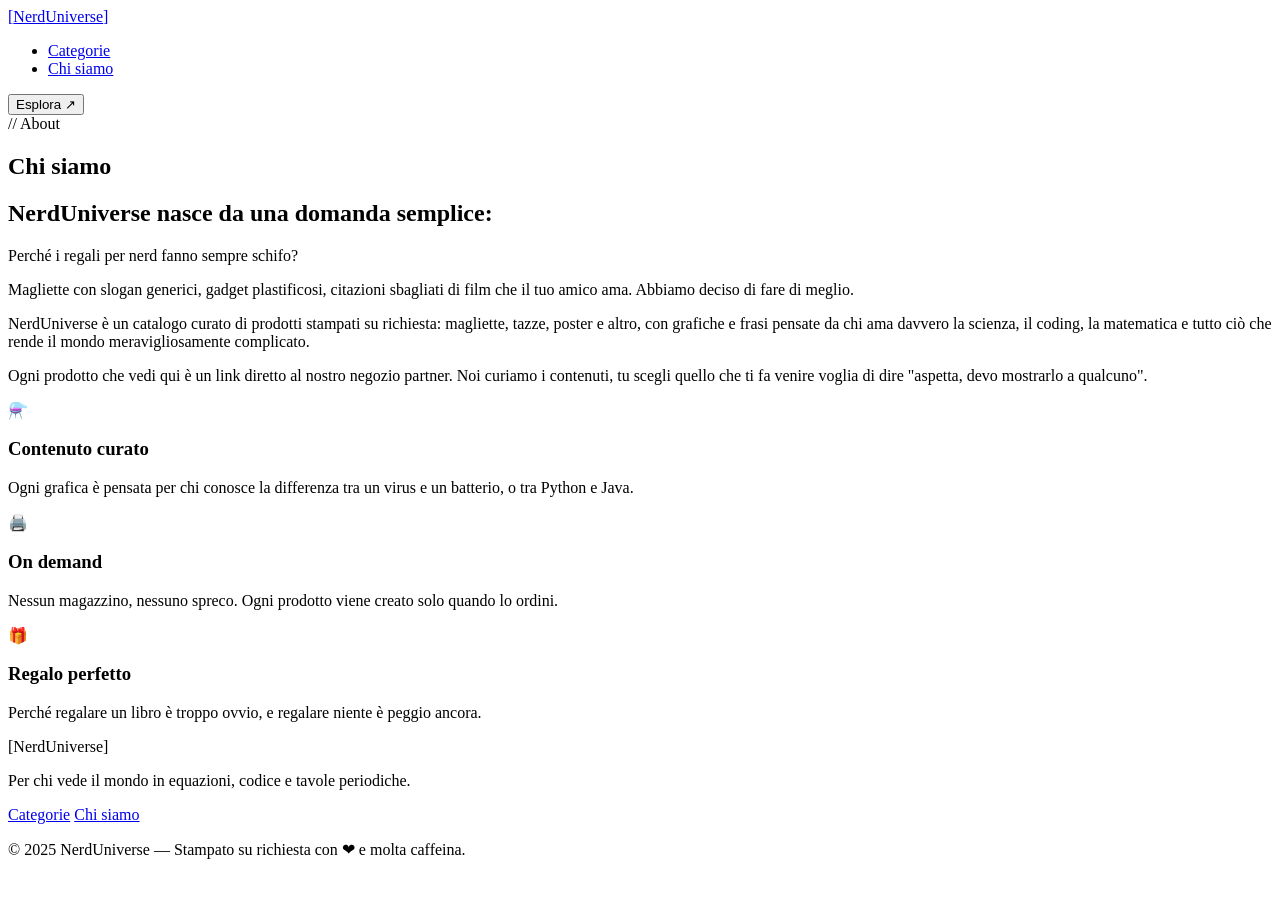
==== about.html @ c5d5b6c4 "Add files via upload" ====
<!DOCTYPE html>
<html lang="it">
<head>
  <meta charset="UTF-8">
  <meta name="viewport" content="width=device-width, initial-scale=1.0">
  <title>Chi siamo — NerdUniverse</title>
  <link rel="stylesheet" href="css/style.css">
  <link rel="stylesheet" href="css/animations.css">
  <link rel="preconnect" href="https://fonts.googleapis.com">
  <link href="https://fonts.googleapis.com/css2?family=Space+Grotesk:wght@400;500;600;700&family=Space+Mono:wght@400;700&display=swap" rel="stylesheet">
</head>
<body>

  <nav class="navbar">
    <div class="nav-inner">
      <a href="index.html" class="logo">
        <span class="logo-bracket">[</span>Nerd<span class="logo-accent">Universe</span><span class="logo-bracket">]</span>
      </a>
      <ul class="nav-links">
        <li><a href="categories.html">Categorie</a></li>
        <li><a href="about.html" class="active">Chi siamo</a></li>
      </ul>
      <button class="nav-cta" onclick="location.href='categories.html'">Esplora ↗</button>
    </div>
  </nav>

  <section class="page-header">
    <div class="section-inner">
      <div class="section-label">// About</div>
      <h1 class="section-title">Chi siamo</h1>
    </div>
  </section>

  <section class="about-content">
    <div class="section-inner about-inner">
      <div class="about-text">
        <h2>NerdUniverse nasce da una domanda semplice:</h2>
        <p class="about-lead">Perché i regali per nerd fanno sempre schifo?</p>
        <p>Magliette con slogan generici, gadget plastificosi, citazioni sbagliati di film che il tuo amico ama. Abbiamo deciso di fare di meglio.</p>
        <p>NerdUniverse è un catalogo curato di prodotti stampati su richiesta: magliette, tazze, poster e altro, con grafiche e frasi pensate da chi ama davvero la scienza, il coding, la matematica e tutto ciò che rende il mondo meravigliosamente complicato.</p>
        <p>Ogni prodotto che vedi qui è un link diretto al nostro negozio partner. Noi curiamo i contenuti, tu scegli quello che ti fa venire voglia di dire "aspetta, devo mostrarlo a qualcuno".</p>
        <div class="about-values">
          <div class="value-item">
            <span class="value-icon">⚗️</span>
            <h3>Contenuto curato</h3>
            <p>Ogni grafica è pensata per chi conosce la differenza tra un virus e un batterio, o tra Python e Java.</p>
          </div>
          <div class="value-item">
            <span class="value-icon">🖨️</span>
            <h3>On demand</h3>
            <p>Nessun magazzino, nessuno spreco. Ogni prodotto viene creato solo quando lo ordini.</p>
          </div>
          <div class="value-item">
            <span class="value-icon">🎁</span>
            <h3>Regalo perfetto</h3>
            <p>Perché regalare un libro è troppo ovvio, e regalare niente è peggio ancora.</p>
          </div>
        </div>
      </div>
    </div>
  </section>

  <footer class="footer">
    <div class="footer-inner">
      <div class="footer-brand">
        <span class="logo">[Nerd<span class="logo-accent">Universe</span>]</span>
        <p>Per chi vede il mondo in equazioni, codice e tavole periodiche.</p>
      </div>
      <div class="footer-links">
        <a href="categories.html">Categorie</a>
        <a href="about.html">Chi siamo</a>
      </div>
      <div class="footer-copy">
        <p>© 2025 NerdUniverse — Stampato su richiesta con ❤ e molta caffeina.</p>
      </div>
    </div>
  </footer>

  <script src="js/main.js"></script>
</body>
</html>
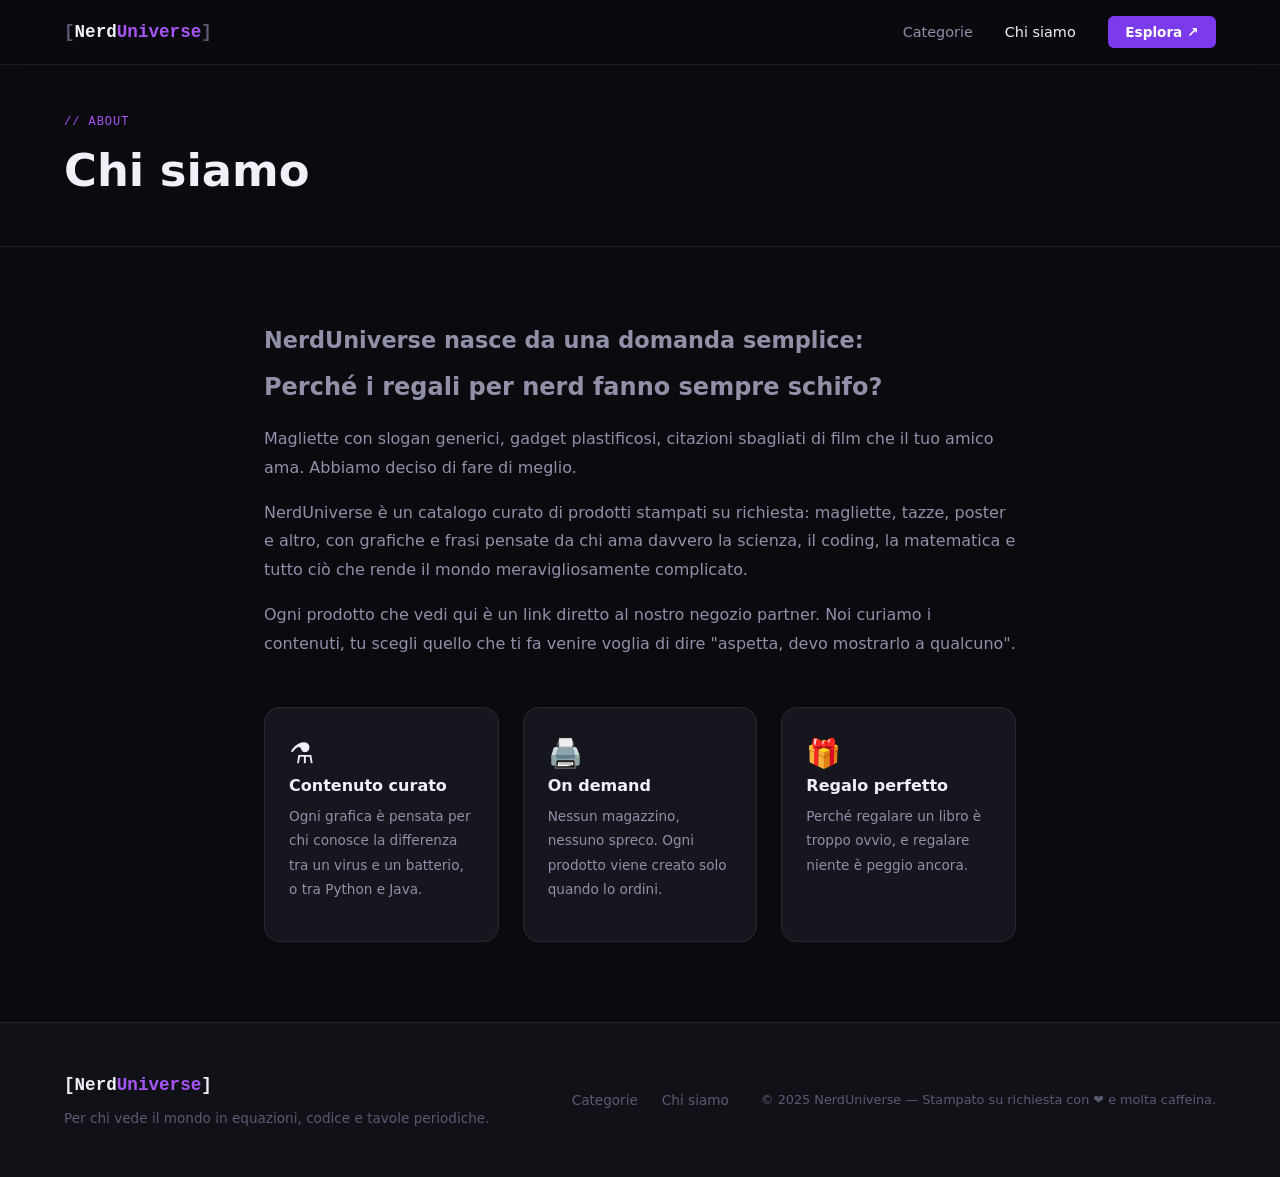
==== commit e0f27a49: "Update about.html" ====
--- a/about.html
+++ b/about.html
@@ -4,8 +4,8 @@
   <meta charset="UTF-8">
   <meta name="viewport" content="width=device-width, initial-scale=1.0">
   <title>Chi siamo — NerdUniverse</title>
-  <link rel="stylesheet" href="css/style.css">
-  <link rel="stylesheet" href="css/animations.css">
+  <link rel="stylesheet" href="style.css">
+  <link rel="stylesheet" href="animations.css">
   <link rel="preconnect" href="https://fonts.googleapis.com">
   <link href="https://fonts.googleapis.com/css2?family=Space+Grotesk:wght@400;500;600;700&family=Space+Mono:wght@400;700&display=swap" rel="stylesheet">
 </head>
@@ -76,6 +76,6 @@
     </div>
   </footer>
 
-  <script src="js/main.js"></script>
+  <script src="main.js"></script>
 </body>
 </html>
--- a/style.css
+++ b/style.css
@@ -0,0 +1,524 @@
+/* ==========================================
+   NerdUniverse — Main Stylesheet
+   Theme: Dark Cyberpunk / Nerd
+   ========================================== */
+
+:root {
+  --bg-primary: #0a0a0f;
+  --bg-secondary: #111118;
+  --bg-card: #16161f;
+  --bg-card-hover: #1c1c28;
+  --accent: #7c3aed;
+  --accent-light: #a855f7;
+  --accent-glow: rgba(124, 58, 237, 0.25);
+  --accent-2: #06b6d4;
+  --text-primary: #f0f0f8;
+  --text-secondary: #9090a8;
+  --text-muted: #5a5a72;
+  --border: rgba(255,255,255,0.08);
+  --border-hover: rgba(124, 58, 237, 0.4);
+  --green: #22c55e;
+  --yellow: #eab308;
+  --font-main: 'Space Grotesk', system-ui, sans-serif;
+  --font-mono: 'Space Mono', 'Courier New', monospace;
+  --radius-sm: 6px;
+  --radius-md: 10px;
+  --radius-lg: 16px;
+  --transition: 0.2s ease;
+}
+
+/* RESET */
+*, *::before, *::after { box-sizing: border-box; margin: 0; padding: 0; }
+html { scroll-behavior: smooth; }
+body {
+  font-family: var(--font-main);
+  background: var(--bg-primary);
+  color: var(--text-primary);
+  line-height: 1.6;
+  overflow-x: hidden;
+}
+a { text-decoration: none; color: inherit; }
+ul { list-style: none; }
+img { max-width: 100%; display: block; }
+
+/* ==========================================
+   TYPOGRAPHY
+   ========================================== */
+h1, h2, h3 { line-height: 1.2; }
+.section-label {
+  font-family: var(--font-mono);
+  font-size: 0.75rem;
+  color: var(--accent-light);
+  letter-spacing: 0.08em;
+  text-transform: uppercase;
+  margin-bottom: 0.75rem;
+}
+.section-title {
+  font-size: clamp(1.8rem, 4vw, 2.8rem);
+  font-weight: 700;
+  margin-bottom: 1rem;
+}
+.gradient-text {
+  background: linear-gradient(135deg, var(--accent-light), var(--accent-2));
+  -webkit-background-clip: text;
+  -webkit-text-fill-color: transparent;
+  background-clip: text;
+}
+
+/* ==========================================
+   LAYOUT
+   ========================================== */
+.section-inner {
+  max-width: 1200px;
+  margin: 0 auto;
+  padding: 0 1.5rem;
+}
+section { padding: 5rem 0; }
+
+/* ==========================================
+   NAVBAR
+   ========================================== */
+.navbar {
+  position: sticky;
+  top: 0;
+  z-index: 100;
+  background: rgba(10, 10, 15, 0.85);
+  backdrop-filter: blur(12px);
+  border-bottom: 1px solid var(--border);
+}
+.nav-inner {
+  max-width: 1200px;
+  margin: 0 auto;
+  padding: 1rem 1.5rem;
+  display: flex;
+  align-items: center;
+  gap: 2rem;
+}
+.logo {
+  font-family: var(--font-mono);
+  font-size: 1.1rem;
+  font-weight: 700;
+  color: var(--text-primary);
+}
+.logo-bracket { color: var(--text-muted); }
+.logo-accent { color: var(--accent-light); }
+.nav-links {
+  display: flex;
+  gap: 2rem;
+  margin-left: auto;
+}
+.nav-links a {
+  color: var(--text-secondary);
+  font-size: 0.9rem;
+  transition: color var(--transition);
+}
+.nav-links a:hover,
+.nav-links a.active { color: var(--text-primary); }
+.nav-cta {
+  background: var(--accent);
+  color: #fff;
+  border: none;
+  padding: 0.5rem 1.1rem;
+  border-radius: var(--radius-sm);
+  font-family: var(--font-main);
+  font-size: 0.85rem;
+  font-weight: 600;
+  cursor: pointer;
+  transition: background var(--transition);
+}
+.nav-cta:hover { background: var(--accent-light); }
+
+/* ==========================================
+   HERO
+   ========================================== */
+.hero {
+  position: relative;
+  min-height: 90vh;
+  display: flex;
+  align-items: center;
+  overflow: hidden;
+  padding: 4rem 0;
+}
+.hero-grid-bg {
+  position: absolute;
+  inset: 0;
+  background-image:
+    linear-gradient(rgba(124,58,237,0.06) 1px, transparent 1px),
+    linear-gradient(90deg, rgba(124,58,237,0.06) 1px, transparent 1px);
+  background-size: 40px 40px;
+  mask-image: radial-gradient(ellipse at center, black 30%, transparent 80%);
+}
+.hero-inner {
+  max-width: 1200px;
+  margin: 0 auto;
+  padding: 0 1.5rem;
+  position: relative;
+  z-index: 2;
+  max-width: 680px;
+}
+.hero-tag {
+  font-family: var(--font-mono);
+  font-size: 0.8rem;
+  color: var(--accent-light);
+  margin-bottom: 1.5rem;
+}
+.hero-title {
+  font-size: clamp(2.5rem, 6vw, 4.5rem);
+  font-weight: 700;
+  line-height: 1.1;
+  margin-bottom: 1.5rem;
+}
+.hero-sub {
+  font-size: 1.1rem;
+  color: var(--text-secondary);
+  margin-bottom: 2.5rem;
+  line-height: 1.7;
+}
+.hero-actions {
+  display: flex;
+  gap: 1rem;
+  flex-wrap: wrap;
+  margin-bottom: 3rem;
+}
+.hero-stats {
+  display: flex;
+  align-items: center;
+  gap: 1.5rem;
+  font-family: var(--font-mono);
+}
+.stat { display: flex; flex-direction: column; }
+.stat-num { font-size: 1.4rem; font-weight: 700; color: var(--accent-light); }
+.stat-label { font-size: 0.7rem; color: var(--text-muted); }
+.stat-sep { color: var(--text-muted); font-size: 1.2rem; }
+
+/* Floating cards (hero visual) */
+.hero-visual {
+  position: absolute;
+  right: 5%;
+  top: 50%;
+  transform: translateY(-50%);
+  width: 400px;
+  height: 400px;
+  display: none;
+}
+@media (min-width: 900px) { .hero-visual { display: block; } }
+.floating-card {
+  position: absolute;
+  background: var(--bg-card);
+  border: 1px solid var(--border);
+  border-radius: var(--radius-md);
+  padding: 0.6rem 1rem;
+  font-family: var(--font-mono);
+  font-size: 0.8rem;
+  color: var(--accent-light);
+  white-space: nowrap;
+}
+.card-1 { top: 10%; left: 20%; animation: float1 6s ease-in-out infinite; }
+.card-2 { top: 35%; left: 0%; animation: float2 7s ease-in-out infinite 0.5s; font-size: 0.7rem; }
+.card-3 { top: 60%; left: 25%; animation: float1 8s ease-in-out infinite 1s; color: var(--accent-2); }
+.card-4 { top: 20%; right: 0%; animation: float2 6.5s ease-in-out infinite 1.5s; font-size: 0.7rem; }
+.card-5 { top: 75%; right: 10%; animation: float1 7.5s ease-in-out infinite 2s; color: var(--green); }
+
+/* ==========================================
+   BUTTONS
+   ========================================== */
+.btn-primary {
+  display: inline-block;
+  background: var(--accent);
+  color: #fff;
+  padding: 0.75rem 1.75rem;
+  border-radius: var(--radius-md);
+  font-weight: 600;
+  font-size: 0.95rem;
+  transition: background var(--transition), transform var(--transition);
+}
+.btn-primary:hover {
+  background: var(--accent-light);
+  transform: translateY(-1px);
+}
+.btn-ghost {
+  display: inline-block;
+  color: var(--text-secondary);
+  padding: 0.75rem 1.5rem;
+  border-radius: var(--radius-md);
+  border: 1px solid var(--border);
+  font-size: 0.95rem;
+  transition: all var(--transition);
+}
+.btn-ghost:hover {
+  border-color: var(--accent);
+  color: var(--text-primary);
+}
+
+/* ==========================================
+   CATEGORIES GRID
+   ========================================== */
+.categories { background: var(--bg-secondary); }
+.cat-grid {
+  display: grid;
+  grid-template-columns: repeat(auto-fill, minmax(160px, 1fr));
+  gap: 1rem;
+  margin-top: 2.5rem;
+}
+.cat-card {
+  background: var(--bg-card);
+  border: 1px solid var(--border);
+  border-radius: var(--radius-lg);
+  padding: 1.5rem 1rem;
+  text-align: center;
+  cursor: pointer;
+  transition: all var(--transition);
+  display: block;
+}
+.cat-card:hover {
+  border-color: var(--accent);
+  background: var(--bg-card-hover);
+  transform: translateY(-2px);
+}
+.cat-icon { font-size: 2rem; margin-bottom: 0.75rem; }
+.cat-name {
+  font-size: 0.9rem;
+  font-weight: 600;
+  color: var(--text-primary);
+  margin-bottom: 0.25rem;
+}
+.cat-count {
+  font-family: var(--font-mono);
+  font-size: 0.7rem;
+  color: var(--text-muted);
+}
+
+/* ==========================================
+   PRODUCTS GRID
+   ========================================== */
+.products-grid {
+  display: grid;
+  grid-template-columns: repeat(auto-fill, minmax(240px, 1fr));
+  gap: 1.5rem;
+  margin-top: 2.5rem;
+}
+.product-card {
+  background: var(--bg-card);
+  border: 1px solid var(--border);
+  border-radius: var(--radius-lg);
+  overflow: hidden;
+  transition: all var(--transition);
+  cursor: pointer;
+}
+.product-card:hover {
+  border-color: var(--border-hover);
+  transform: translateY(-3px);
+  box-shadow: 0 8px 32px var(--accent-glow);
+}
+.product-img {
+  background: var(--bg-secondary);
+  aspect-ratio: 1;
+  display: flex;
+  align-items: center;
+  justify-content: center;
+  font-size: 3.5rem;
+  border-bottom: 1px solid var(--border);
+}
+.product-info { padding: 1rem 1.25rem; }
+.product-category {
+  font-family: var(--font-mono);
+  font-size: 0.65rem;
+  color: var(--accent-light);
+  text-transform: uppercase;
+  letter-spacing: 0.06em;
+  margin-bottom: 0.4rem;
+}
+.product-name {
+  font-size: 0.95rem;
+  font-weight: 600;
+  margin-bottom: 0.5rem;
+  line-height: 1.3;
+}
+.product-tagline {
+  font-size: 0.8rem;
+  color: var(--text-secondary);
+  margin-bottom: 1rem;
+  font-style: italic;
+}
+.product-footer {
+  display: flex;
+  justify-content: space-between;
+  align-items: center;
+}
+.product-type {
+  font-size: 0.75rem;
+  color: var(--text-muted);
+  background: var(--bg-secondary);
+  padding: 0.2rem 0.6rem;
+  border-radius: 20px;
+}
+.product-cta {
+  font-size: 0.8rem;
+  font-weight: 600;
+  color: var(--accent-light);
+}
+.product-card:hover .product-cta { color: var(--accent-2); }
+
+/* ==========================================
+   HOW IT WORKS
+   ========================================== */
+.why-us { background: var(--bg-secondary); }
+.steps-grid {
+  display: grid;
+  grid-template-columns: repeat(auto-fit, minmax(240px, 1fr));
+  gap: 2rem;
+  margin-top: 2.5rem;
+}
+.step {
+  background: var(--bg-card);
+  border: 1px solid var(--border);
+  border-radius: var(--radius-lg);
+  padding: 2rem;
+}
+.step-num {
+  font-family: var(--font-mono);
+  font-size: 2rem;
+  font-weight: 700;
+  color: var(--accent);
+  margin-bottom: 1rem;
+  opacity: 0.7;
+}
+.step h3 {
+  font-size: 1.1rem;
+  margin-bottom: 0.75rem;
+}
+.step p { color: var(--text-secondary); font-size: 0.9rem; }
+
+/* ==========================================
+   PAGE HEADER
+   ========================================== */
+.page-header {
+  padding: 3rem 0 2rem;
+  border-bottom: 1px solid var(--border);
+}
+.page-sub {
+  color: var(--text-secondary);
+  font-size: 1rem;
+  margin-top: 0.5rem;
+}
+
+/* ==========================================
+   FILTER BAR
+   ========================================== */
+.filter-bar {
+  padding: 1.5rem 0;
+  background: var(--bg-secondary);
+  border-bottom: 1px solid var(--border);
+  position: sticky;
+  top: 64px;
+  z-index: 50;
+}
+.filter-row {
+  display: flex;
+  align-items: center;
+  gap: 1.5rem;
+  flex-wrap: wrap;
+}
+.filter-cats {
+  display: flex;
+  gap: 0.5rem;
+  flex-wrap: wrap;
+  flex: 1;
+}
+.filter-type {
+  display: flex;
+  gap: 0.5rem;
+}
+.filter-btn {
+  background: var(--bg-card);
+  border: 1px solid var(--border);
+  color: var(--text-secondary);
+  padding: 0.35rem 0.9rem;
+  border-radius: 20px;
+  font-size: 0.8rem;
+  cursor: pointer;
+  font-family: var(--font-main);
+  transition: all var(--transition);
+}
+.filter-btn:hover { border-color: var(--accent); color: var(--text-primary); }
+.filter-btn.active {
+  background: var(--accent);
+  border-color: var(--accent);
+  color: #fff;
+}
+
+/* ==========================================
+   SHOP GRID
+   ========================================== */
+.shop-grid { min-height: 60vh; }
+.no-results {
+  text-align: center;
+  padding: 4rem;
+  color: var(--text-muted);
+  font-family: var(--font-mono);
+  grid-column: 1 / -1;
+}
+
+/* ==========================================
+   ABOUT
+   ========================================== */
+.about-inner { max-width: 800px; }
+.about-text h2 { font-size: 1.4rem; color: var(--text-secondary); margin-bottom: 0.75rem; }
+.about-lead { font-size: 1.5rem; font-weight: 700; color: var(--accent-light); margin-bottom: 1.5rem; }
+.about-text p { color: var(--text-secondary); margin-bottom: 1rem; line-height: 1.8; }
+.about-values {
+  display: grid;
+  grid-template-columns: repeat(auto-fit, minmax(200px, 1fr));
+  gap: 1.5rem;
+  margin-top: 3rem;
+}
+.value-item {
+  background: var(--bg-card);
+  border: 1px solid var(--border);
+  border-radius: var(--radius-lg);
+  padding: 1.5rem;
+}
+.value-icon { font-size: 1.75rem; margin-bottom: 0.75rem; }
+.value-item h3 { font-size: 1rem; margin-bottom: 0.5rem; }
+.value-item p { color: var(--text-secondary); font-size: 0.85rem; }
+
+/* ==========================================
+   FOOTER
+   ========================================== */
+.footer {
+  background: var(--bg-secondary);
+  border-top: 1px solid var(--border);
+  padding: 3rem 0;
+}
+.footer-inner {
+  max-width: 1200px;
+  margin: 0 auto;
+  padding: 0 1.5rem;
+  display: grid;
+  grid-template-columns: 1fr auto auto;
+  gap: 2rem;
+  align-items: center;
+}
+.footer-brand p { color: var(--text-muted); font-size: 0.85rem; margin-top: 0.5rem; }
+.footer-links {
+  display: flex;
+  gap: 1.5rem;
+}
+.footer-links a { color: var(--text-muted); font-size: 0.85rem; transition: color var(--transition); }
+.footer-links a:hover { color: var(--text-primary); }
+.footer-copy p { color: var(--text-muted); font-size: 0.8rem; }
+
+/* ==========================================
+   SECTION CTA
+   ========================================== */
+.section-cta { text-align: center; margin-top: 3rem; }
+
+/* ==========================================
+   RESPONSIVE
+   ========================================== */
+@media (max-width: 768px) {
+  .nav-links { display: none; }
+  .footer-inner { grid-template-columns: 1fr; }
+  .hero { min-height: auto; padding: 6rem 0 3rem; }
+  .filter-row { flex-direction: column; align-items: flex-start; }
+}
--- a/animations.css
+++ b/animations.css
@@ -0,0 +1,53 @@
+/* ==========================================
+   NerdUniverse — Animations
+   ========================================== */
+
+@keyframes float1 {
+  0%, 100% { transform: translateY(0px); }
+  50% { transform: translateY(-12px); }
+}
+
+@keyframes float2 {
+  0%, 100% { transform: translateY(0px) rotate(-1deg); }
+  50% { transform: translateY(-8px) rotate(1deg); }
+}
+
+@keyframes fadeInUp {
+  from { opacity: 0; transform: translateY(20px); }
+  to { opacity: 1; transform: translateY(0); }
+}
+
+@keyframes fadeIn {
+  from { opacity: 0; }
+  to { opacity: 1; }
+}
+
+@keyframes pulse-accent {
+  0%, 100% { box-shadow: 0 0 0 0 rgba(124, 58, 237, 0.4); }
+  50% { box-shadow: 0 0 0 8px rgba(124, 58, 237, 0); }
+}
+
+/* Entry animations */
+.hero-tag   { animation: fadeInUp 0.5s ease both; }
+.hero-title { animation: fadeInUp 0.5s ease 0.1s both; }
+.hero-sub   { animation: fadeInUp 0.5s ease 0.2s both; }
+.hero-actions { animation: fadeInUp 0.5s ease 0.3s both; }
+.hero-stats { animation: fadeInUp 0.5s ease 0.4s both; }
+
+.cat-card {
+  animation: fadeIn 0.4s ease both;
+}
+
+.product-card {
+  animation: fadeInUp 0.4s ease both;
+}
+
+/* Stagger utility (applied via JS) */
+.stagger-1 { animation-delay: 0.05s; }
+.stagger-2 { animation-delay: 0.10s; }
+.stagger-3 { animation-delay: 0.15s; }
+.stagger-4 { animation-delay: 0.20s; }
+.stagger-5 { animation-delay: 0.25s; }
+.stagger-6 { animation-delay: 0.30s; }
+.stagger-7 { animation-delay: 0.35s; }
+.stagger-8 { animation-delay: 0.40s; }
